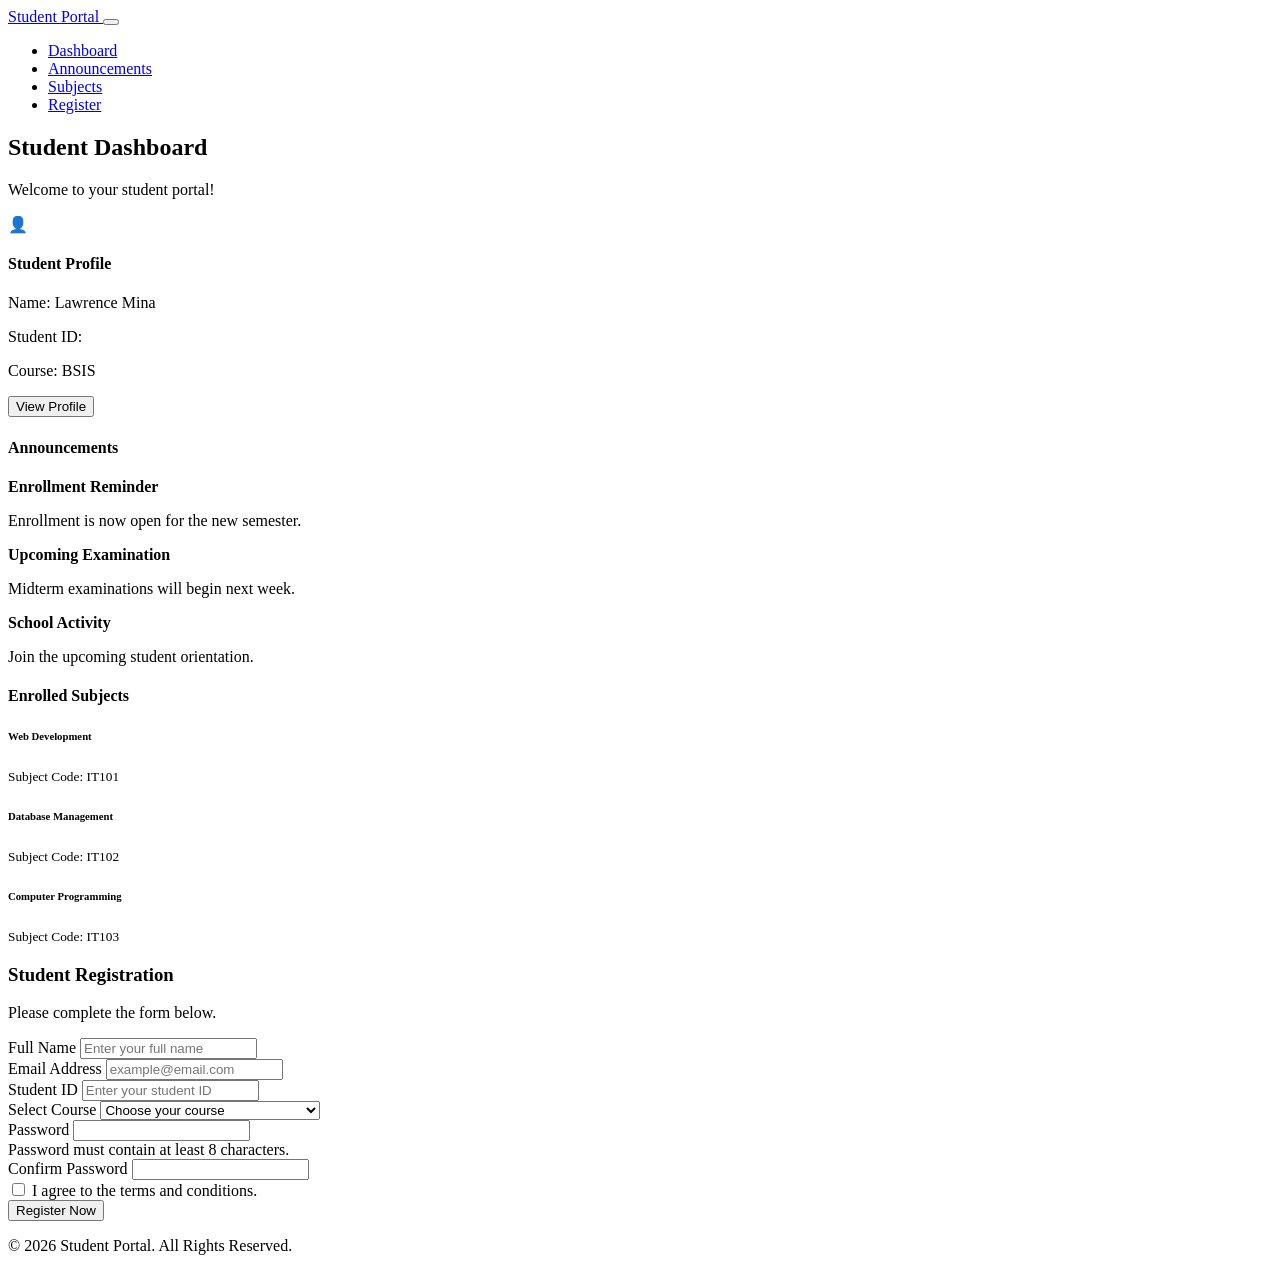
==== mins.html @ 768bfe85 "Add files via upload" ====
<!DOCTYPE html>
<html lang="en">
<head>
    <meta charset="UTF-8">
    <meta name="viewport" content="width=device-width, initial-scale=1">

    <title>Student Dashboard</title>

    <link href="mins.css"rel="stylesheet">

    <style>
      </style>
</head>

<body>

<nav class="navbar navbar-expand-lg navbar-dark">
    <div class="container">

        <a class="navbar-brand fw-bold" href="#">
            Student Portal
        </a>

        <button class="navbar-toggler"
                type="button"
                data-bs-toggle="collapse"
                data-bs-target="#mainNavbar"
                aria-controls="mainNavbar"
                aria-expanded="false"
                aria-label="Toggle navigation">

            <span class="navbar-toggler-icon"></span>
        </button>

        <div class="collapse navbar-collapse" id="mainNavbar">

            <ul class="navbar-nav ms-auto">

                <li class="nav-item">
                    <a class="nav-link active" href="#dashboard">
                        Dashboard
                    </a>
                </li>

                <li class="nav-item">
                    <a class="nav-link" href="#announcements">
                        Announcements
                    </a>
                </li>

                <li class="nav-item">
                    <a class="nav-link" href="#subjects">
                        Subjects
                    </a>
                </li>

                <li class="nav-item">
                    <a class="nav-link" href="#registration">
                        Register
                    </a>
                </li>

            </ul>
        </div>
    </div>
</nav>


<main class="container my-5" id="dashboard">

    <div class="mb-4">
        <h2 class="dashboard-title">Student Dashboard</h2>
        <p class="text-muted">
            Welcome to your student portal!
        </p>
    </div>


    <div class="row g-4">

        <!-- PROFILE CARD -->
        <div class="col-12 col-md-6 col-lg-4">

            <div class="card p-4 text-center">

                <div class="profile-icon mb-3" aria-hidden="true">
                    👤
                </div>

                <h4>Student Profile</h4>

                <p class="text-muted mb-1">
                    Name: Lawrence Mina
                </p>

                <p class="text-muted mb-1">
                    Student ID: 
                </p>

                <p class="text-muted">
                    Course: BSIS
                </p>

                <button class="btn btn-primary">
                    View Profile
                </button>

            </div>
        </div>

        <div class="col-12 col-md-6 col-lg-4"
             id="announcements">

            <div class="card p-4">

                <h4 class="section-title mb-3">
                    Announcements
                </h4>

                <div class="alert alert-primary">
                    <strong>Enrollment Reminder</strong>
                    <p class="mb-0">
                        Enrollment is now open for the new semester.
                    </p>
                </div>

                <div class="alert alert-warning">
                    <strong>Upcoming Examination</strong>
                    <p class="mb-0">
                        Midterm examinations will begin next week.
                    </p>
                </div>

                <div class="alert alert-success mb-0">
                    <strong>School Activity</strong>
                    <p class="mb-0">
                        Join the upcoming student orientation.
                    </p>
                </div>

            </div>
        </div>


        <div class="col-12 col-md-12 col-lg-4"
             id="subjects">

            <div class="card p-4">

                <h4 class="section-title mb-3">
                    Enrolled Subjects
                </h4>

                <div class="card subject-card p-3 mb-3">
                    <h6>Web Development</h6>
                    <small class="text-muted">
                        Subject Code: IT101
                    </small>
                </div>

                <div class="card subject-card p-3 mb-3">
                    <h6>Database Management</h6>
                    <small class="text-muted">
                        Subject Code: IT102
                    </small>
                </div>

                <div class="card subject-card p-3">
                    <h6>Computer Programming</h6>
                    <small class="text-muted">
                        Subject Code: IT103
                    </small>
                </div>

            </div>
        </div>

    </div>

    <section class="mt-5" id="registration">

        <div class="row justify-content-center">

            <div class="col-12 col-md-10 col-lg-8">

                <div class="card p-4 p-md-5">

                    <h3 class="section-title mb-2">
                        Student Registration
                    </h3>

                    <p class="text-muted">
                        Please complete the form below.
                    </p>

                    <form id="registrationForm">

                        <div class="mb-3">
                            <label for="fullname"
                                   class="form-label">
                                Full Name
                            </label>

                            <input type="text"
                                   class="form-control"
                                   id="fullname"
                                   name="fullname"
                                   placeholder="Enter your full name"
                                   autocomplete="name"
                                   required>
                        </div>


                        <div class="mb-3">
                            <label for="email"
                                   class="form-label">
                                Email Address
                            </label>

                            <input type="email"
                                   class="form-control"
                                   id="email"
                                   name="email"
                                   placeholder="example@email.com"
                                   autocomplete="email"
                                   required>
                        </div>

                        <div class="mb-3">
                            <label for="studentId"
                                   class="form-label">
                                Student ID
                            </label>

                            <input type="text"
                                   class="form-control"
                                   id="studentId"
                                   name="studentId"
                                   placeholder="Enter your student ID"
                                   required>
                        </div>

                        <div class="mb-3">
                            <label for="course"
                                   class="form-label">
                                Select Course
                            </label>

                            <select class="form-select"
                                    id="course"
                                    name="course"
                                    required>

                                <option value="">
                                    Choose your course
                                </option>

                                <option value="BSIT">
                                    BS Information Technology
                                </option>

                                <option value="BSCS">
                                    BS Computer Science
                                </option>

                                <option value="BSBA">
                                    BS Business Administration
                                </option>

                                <option value="BSED">
                                    Bachelor of Secondary Education
                                </option>

                            </select>
                        </div>


                        <div class="mb-3">
                            <label for="password"
                                   class="form-label">
                                Password
                            </label>

                            <input type="password"
                                   class="form-control"
                                   id="password"
                                   name="password"
                                   minlength="8"
                                   autocomplete="new-password"
                                   required>

                            <div class="form-text">
                                Password must contain at least 8 characters.
                            </div>
                        </div>


                        <div class="mb-3">
                            <label for="confirmPassword"
                                   class="form-label">
                                Confirm Password
                            </label>

                            <input type="password"
                                   class="form-control"
                                   id="confirmPassword"
                                   name="confirmPassword"
                                   minlength="8"
                                   autocomplete="new-password"
                                   required>
                        </div>

                        <div class="form-check mb-4">

                            <input class="form-check-input"
                                   type="checkbox"
                                   id="terms"
                                   required>

                            <label class="form-check-label"
                                   for="terms">
                                I agree to the terms and conditions.
                            </label>

                        </div>

                        <button type="submit"
                                class="btn btn-primary w-100">
                            Register Now
                        </button>

                        <div id="formMessage"
                             class="mt-3"
                             role="status"
                             aria-live="polite">
                        </div>

                    </form>

                </div>
            </div>
        </div>
    </section>

</main>


<footer>
    <p class="mb-0">
        &copy; 2026 Student Portal. All Rights Reserved.
    </p>
</footer>


<script src="mins.js"></script>


<script>
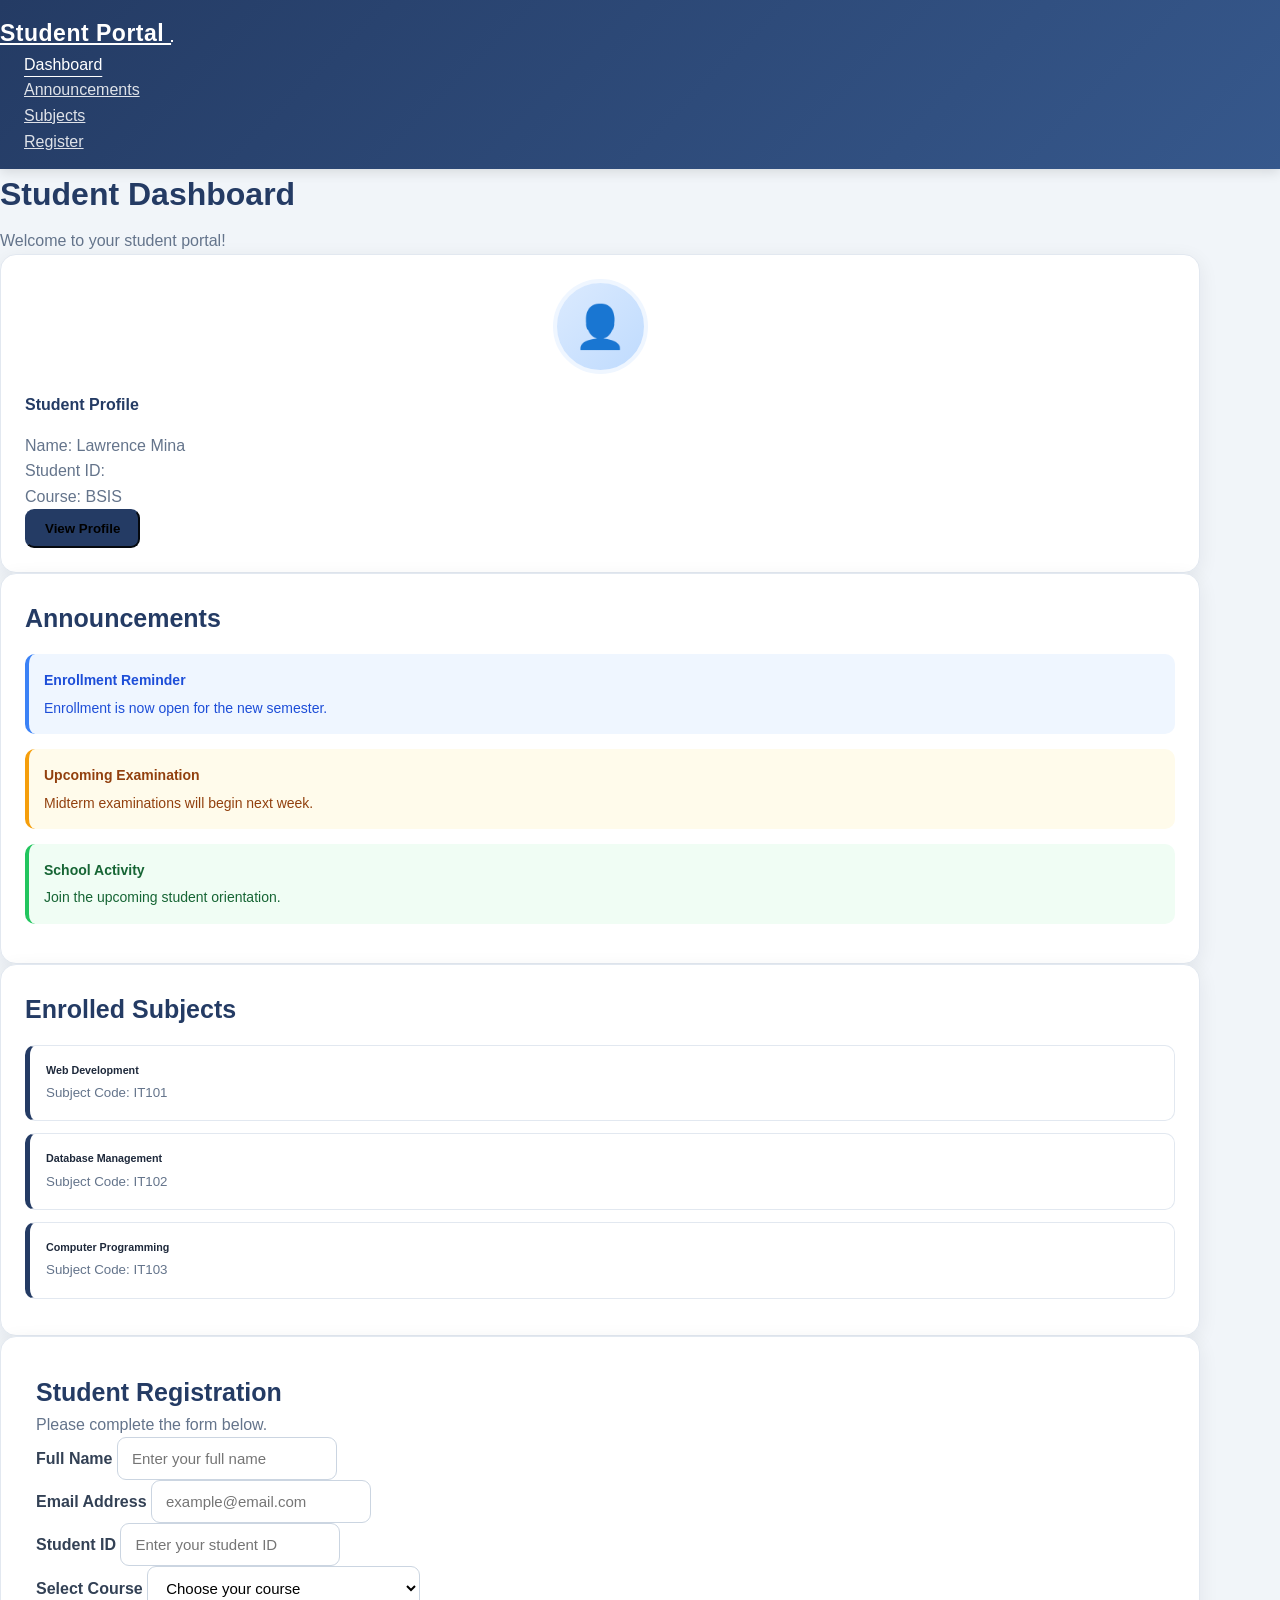
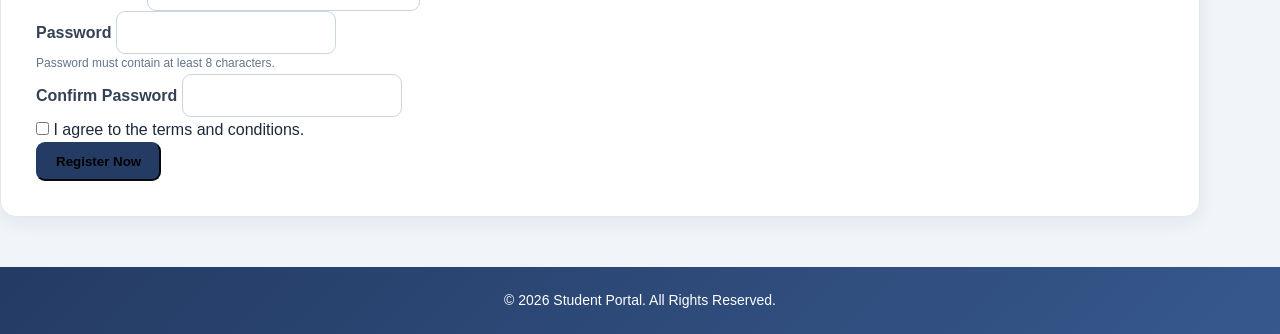
==== commit c1cad03d: "Add files via upload" ====
--- a/mins.html
+++ b/mins.html
@@ -6,7 +6,7 @@
 
     <title>Student Dashboard</title>
 
-    <link href="mins.css"rel="stylesheet">
+    <link rel="stylesheet" href="mins.css">
 
     <style>
       </style>
--- a/mins.css
+++ b/mins.css
@@ -0,0 +1,377 @@
+:root {
+    --primary: #243b64;
+    --primary-light: #36588c;
+    --secondary: #64748b;
+    --background: #f1f5f9;
+    --white: #ffffff;
+    --border: #e2e8f0;
+    --success: #16a34a;
+    --shadow: 0 5px 20px rgba(15, 23, 42, 0.07);
+}
+
+* {
+    margin: 0;
+    padding: 0;
+    box-sizing: border-box;
+}
+
+html {
+    scroll-behavior: smooth;
+    scroll-padding-top: 80px;
+}
+
+body {
+    font-family: 'Segoe UI', Arial, sans-serif;
+    background: var(--background);
+    color: #1e293b;
+    line-height: 1.6;
+    overflow-x: hidden;
+}
+
+.container {
+    max-width: 1200px;
+}
+
+.navbar {
+    background: linear-gradient(
+        135deg,
+        var(--primary),
+        var(--primary-light)
+    );
+    padding: 15px 0;
+    box-shadow: 0 3px 12px rgba(0,0,0,0.12);
+}
+
+.navbar-brand {
+    font-size: 23px;
+    font-weight: 700;
+    letter-spacing: 0.5px;
+    color: var(--white) !important;
+}
+
+.navbar .nav-link {
+    color: rgba(255,255,255,0.85) !important;
+    font-weight: 500;
+    margin-left: 12px;
+    transition: 0.3s;
+}
+
+.navbar .nav-link:hover,
+.navbar .nav-link.active {
+    color: #ffffff !important;
+    text-decoration: underline;
+    text-underline-offset: 6px;
+}
+
+.navbar-toggler {
+    border: 1px solid rgba(255,255,255,0.6);
+}
+
+.navbar-toggler:focus {
+    box-shadow: 0 0 0 3px rgba(255,255,255,0.25);
+}
+
+.dashboard-title {
+    font-size: 30px;
+    font-weight: 750;
+    color: var(--primary);
+    margin-bottom: 8px;
+}
+
+.text-muted {
+    color: var(--secondary) !important;
+}
+
+
+.card {
+    background: var(--white);
+    border: 1px solid var(--border);
+    border-radius: 16px;
+    box-shadow: var(--shadow);
+    padding: 24px;
+    height: 100%;
+    transition: transform 0.25s ease,
+                box-shadow 0.25s ease;
+}
+
+.card:hover {
+    transform: translateY(-5px);
+    box-shadow: 0 12px 28px rgba(15,23,42,0.12);
+}
+
+.card h4 {
+    color: var(--primary);
+    font-weight: 700;
+    margin-bottom: 16px;
+}
+
+.card h6 {
+    font-weight: 650;
+    color: #1e293b;
+}
+
+
+
+.profile-icon {
+    width: 95px;
+    height: 95px;
+    background: linear-gradient(
+        135deg,
+        #dbeafe,
+        #bfdbfe
+    );
+    color: var(--primary);
+    border-radius: 50%;
+    display: flex;
+    align-items: center;
+    justify-content: center;
+    font-size: 42px;
+    margin: 0 auto 18px;
+    border: 4px solid #eff6ff;
+}
+
+.profile-icon + h4 {
+    margin-bottom: 15px;
+}
+
+
+.alert {
+    border: none;
+    border-radius: 10px;
+    padding: 15px;
+    font-size: 14px;
+    margin-bottom: 15px;
+}
+
+.alert strong {
+    display: block;
+    margin-bottom: 5px;
+}
+
+.alert-primary {
+    background: #eff6ff;
+    color: #1d4ed8;
+    border-left: 4px solid #3b82f6;
+}
+
+.alert-warning {
+    background: #fffbeb;
+    color: #92400e;
+    border-left: 4px solid #f59e0b;
+}
+
+.alert-success {
+    background: #f0fdf4;
+    color: #166534;
+    border-left: 4px solid #22c55e;
+}
+
+.subject-card {
+    border: 1px solid var(--border);
+    border-left: 5px solid var(--primary);
+    border-radius: 10px;
+    padding: 16px;
+    margin-bottom: 12px;
+    box-shadow: none;
+    transition: 0.3s ease;
+}
+
+.subject-card:hover {
+    background: #f8fafc;
+    border-left-color: #3b82f6;
+    transform: translateX(5px);
+}
+
+.btn {
+    border-radius: 9px;
+    font-weight: 600;
+    padding: 10px 18px;
+    transition: all 0.25s ease;
+}
+
+.btn-primary {
+    background: var(--primary);
+    border-color: var(--primary);
+}
+
+.btn-primary:hover {
+    background: var(--primary-light);
+    border-color: var(--primary-light);
+    transform: translateY(-2px);
+}
+
+.btn:focus-visible {
+    outline: 3px solid #93c5fd;
+    outline-offset: 3px;
+}
+
+
+
+#registration .card {
+    padding: 35px;
+}
+
+.section-title {
+    color: var(--primary);
+    font-size: 25px;
+    font-weight: 700;
+}
+
+.form-label {
+    font-weight: 600;
+    color: #334155;
+    margin-bottom: 7px;
+}
+
+.form-control,
+.form-select {
+    border: 1px solid #cbd5e1;
+    border-radius: 9px;
+    padding: 12px 14px;
+    font-size: 15px;
+    background-color: #fff;
+    transition: 0.2s;
+}
+
+.form-control:focus,
+.form-select:focus {
+    border-color: #3b82f6;
+    box-shadow: 0 0 0 4px rgba(59,130,246,0.12);
+}
+
+.form-check-input:checked {
+    background-color: var(--primary);
+    border-color: var(--primary);
+}
+
+.form-check-input:focus {
+    box-shadow: 0 0 0 3px rgba(59,130,246,0.2);
+}
+
+.form-text {
+    font-size: 12px;
+    color: var(--secondary);
+}
+
+
+
+footer {
+    background: linear-gradient(
+        135deg,
+        var(--primary),
+        var(--primary-light)
+    );
+    color: white;
+    padding: 22px 15px;
+    text-align: center;
+    margin-top: 50px;
+    font-size: 14px;
+}
+
+
+@media (max-width: 575.98px) {
+
+    .navbar {
+        padding: 12px 0;
+    }
+
+    .navbar-brand {
+        font-size: 19px;
+    }
+
+    .navbar .nav-link {
+        margin: 5px 0;
+        padding: 10px;
+    }
+
+    .dashboard-title {
+        font-size: 23px;
+    }
+
+    .card {
+        padding: 20px;
+        border-radius: 13px;
+    }
+
+    .card:hover {
+        transform: none;
+    }
+
+    #registration .card {
+        padding: 22px 17px;
+    }
+
+    .section-title {
+        font-size: 21px;
+    }
+
+    .profile-icon {
+        width: 80px;
+        height: 80px;
+        font-size: 35px;
+    }
+
+    .btn {
+        width: 100%;
+    }
+
+    footer {
+        margin-top: 30px;
+    }
+}
+
+
+@media (min-width: 576px) and (max-width: 991.98px) {
+
+    .dashboard-title {
+        font-size: 27px;
+    }
+
+    .card {
+        padding: 22px;
+    }
+
+    #registration .card {
+        padding: 30px;
+    }
+
+    .navbar-brand {
+        font-size: 21px;
+    }
+}
+
+
+
+@media (min-width: 992px) {
+
+    .dashboard-title {
+        font-size: 32px;
+    }
+
+    .card {
+        min-height: 100%;
+    }
+
+    .navbar .nav-link {
+        padding: 8px 12px;
+    }
+}
+
+a:focus-visible,
+button:focus-visible,
+input:focus-visible,
+select:focus-visible {
+    outline: 3px solid #60a5fa;
+    outline-offset: 3px;
+}
+
+@media (prefers-reduced-motion: reduce) {
+    *,
+    *::before,
+    *::after {
+        scroll-behavior: auto !important;
+        transition-duration: 0.01ms !important;
+        animation-duration: 0.01ms !important;
+        animation-iteration-count: 1 !important;
+    }
+}
